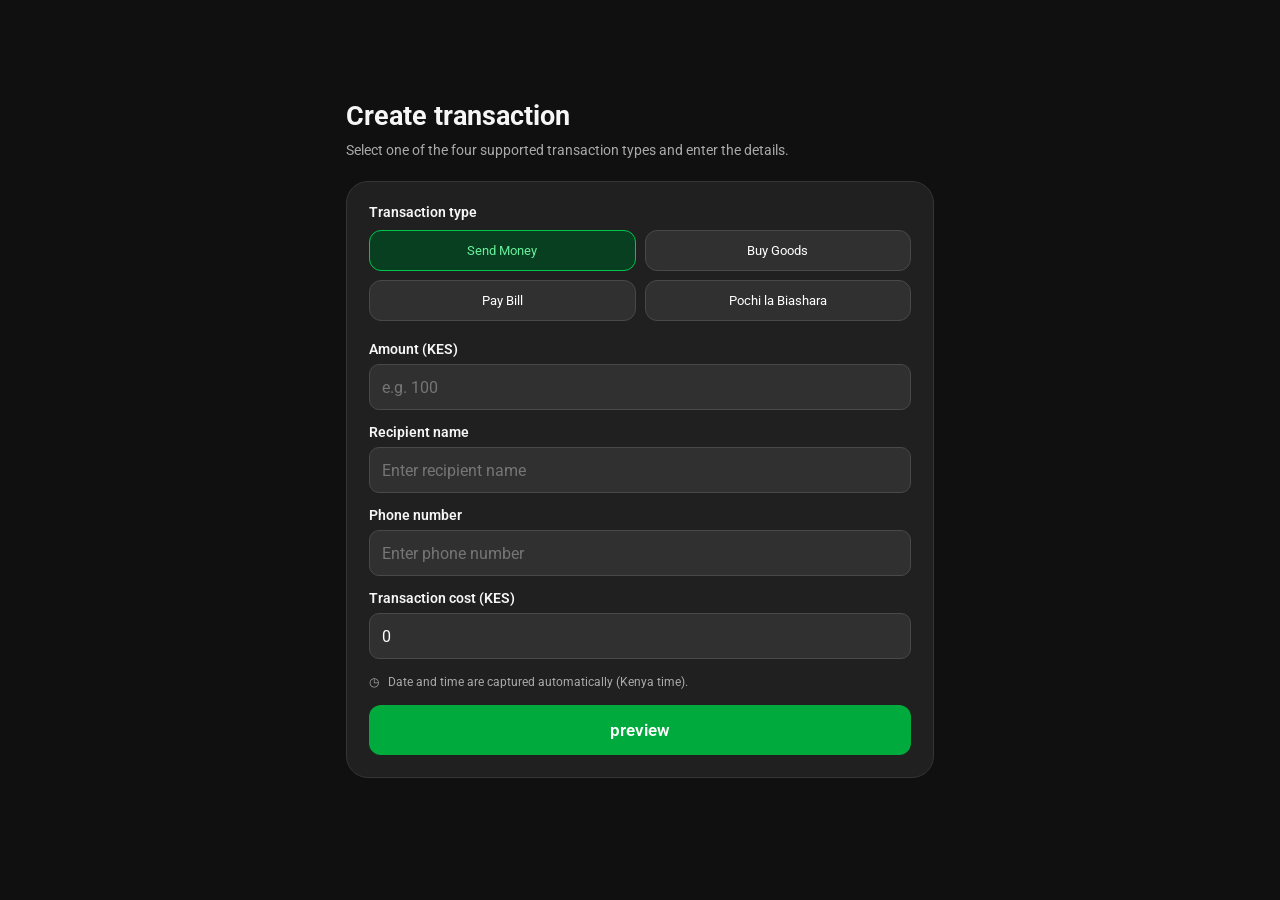
==== transaction-demo/index.html @ 874b174f "Add files via upload" ====
<!doctype html><html lang="en"><head><meta charset="UTF-8"><meta name="viewport" content="width=device-width,initial-scale=1,viewport-fit=cover"><meta name="theme-color" content="#101010"><link rel="manifest" href="manifest.webmanifest"><meta name="mobile-web-app-capable" content="yes"><title>Transaction</title><link rel="stylesheet" href="style.css"></head><body><main id="dashboard"><section class="intro"><h1>Create transaction</h1><p>Select one of the four supported transaction types and enter the details.</p></section><section class="panel"><label class="field-label">Transaction type</label><div class="types" id="types"><button class="type active" data-type="send">Send Money</button><button class="type" data-type="till">Buy Goods</button><button class="type" data-type="paybill">Pay Bill</button><button class="type" data-type="pochi">Pochi la Biashara</button></div><form id="demoForm"><label for="amount">Amount (KES)</label><input id="amount" inputmode="decimal" type="number" min="0.01" step="0.01" placeholder="e.g. 100" required><label for="recipient" id="recipientLabel">Recipient name</label><input id="recipient" maxlength="80" placeholder="Enter recipient name" required><label for="destination" id="destinationLabel">Phone number</label><input id="destination" maxlength="24" placeholder="Enter phone number" required><div id="accountGroup" hidden><label for="account">Account number</label><input id="account" maxlength="40" placeholder="Enter account number"></div><label for="fee">Transaction cost (KES)</label><input id="fee" type="number" min="0" step="0.01" value="0" required><div class="time-hint">◷ &nbsp; Date and time are captured automatically (Kenya time).</div><button class="primary" type="submit">preview</button></form></section><p class="disclaimer"></p></main><main id="preview" hidden><div class="preview-nav"><button id="backBtn" class="icon-button" aria-label="Back">✕</button><button id="shareBtn" class="share"><img class="share-logo" src="assets/logo.jpeg" alt=""> &nbsp; Share Details</button></div><div class="celebration">🎉</div><article class="receipt"><div class="receipt-body"><h2>Your transaction was<br>successful</h2><p class="date" id="dateOut"></p><h1 class="amount" id="amountOut"></h1><p class="fee">Transaction cost: <b id="feeOut"></b></p><p class="reference">ID: <span id="referenceOut"></span> <button id="copyBtn" aria-label="Copy ID">▢ Copy</button></p><div class="recipient-card"><div class="subheading" id="paidLabel"></div><div class="recipient-row"><div class="avatar" id="avatarOut"></div><div><div class="recipient-name" id="recipientOut"></div><div class="destination" id="destinationOut"></div><div class="destination" id="accountOut" hidden></div></div></div><div id="tipSection" class="tip-section"><p>Liked our Service?</p><span class="tip-button">Add Tip</span></div></div></article><div class="actions"><button id="favoriteBtn"><span>☆</span>Add to<br>favourites</button><button id="scheduleBtn"><span>▦</span>Schedule<br>payment</button><button id="downloadBtn"><span>▤</span>Download<br>receipt</button></div><button id="doneBtn" class="done">Done</button></main></div><script src="script.js"></script></body></html>
---- transaction-demo/style.css ----
@font-face {
  font-family: Roboto;
  src: url("assets/roboto-latin.woff2") format("woff2");
  font-style: normal;
  font-weight: 100 900;
  font-display: swap;
}

:root {
  color-scheme: dark;
  font-family: Roboto, Arial, sans-serif;
  color: #f6f6f6;
  background: #101010;
  font-synthesis: none;
}

* {
  box-sizing: border-box;
}

html {
  min-height: 100%;
  background: #101010;
}

body {
  min-height: 100vh;
  min-height: 100svh;
  margin: 0;
  background: #101010;
}

[hidden] {
  display: none !important;
}

button,
input {
  font: inherit;
}

button {
  cursor: pointer;
}

#dashboard,
#preview {
  width: min(100%, 620px);
  margin: 0 auto;
  padding: max(16px, env(safe-area-inset-top)) max(16px, env(safe-area-inset-right)) max(20px, env(safe-area-inset-bottom)) max(16px, env(safe-area-inset-left));
}

#dashboard {
  min-height: 100vh;
  min-height: 100svh;
  display: flex;
  flex-direction: column;
  justify-content: center;
}

.header,
.brand,
.preview-nav,
.recipient-row,
.actions {
  display: flex;
  align-items: center;
}

.header,
.preview-nav {
  justify-content: space-between;
}

.brand {
  gap: 12px;
}

.brand-icon {
  width: 45px;
  height: 45px;
  display: grid;
  place-items: center;
  border-radius: 50%;
  background: #00a83d;
  color: white;
  font-size: 30px;
}

.brand strong {
  display: block;
  font-size: 19px;
}

.brand small {
  color: #aaa;
  font-size: 12px;
}

.pill {
  border: 1px solid #009b39;
  border-radius: 30px;
  padding: 8px 10px;
  color: #43d875;
  font-size: 11px;
  font-weight: 700;
  letter-spacing: 1px;
}

.intro {
  margin: 0 0 20px;
}

.intro h1 {
  margin: 0 0 8px;
  font-size: 27px;
}

.intro p,
.disclaimer {
  color: #aaa;
  font-size: 14px;
  line-height: 1.5;
}

.intro p {
  margin: 0;
}

.panel {
  border: 1px solid #353535;
  border-radius: 22px;
  padding: 22px;
  background: #202020;
}

.field-label,
form label {
  display: block;
  margin-bottom: 10px;
  font-size: 14px;
  font-weight: 600;
}

.types {
  display: grid;
  grid-template-columns: repeat(2, minmax(0, 1fr));
  gap: 9px;
  margin-bottom: 20px;
}

.type {
  min-width: 0;
  border: 1px solid #484848;
  border-radius: 12px;
  padding: 12px 8px;
  background: #303030;
  color: white;
  font-size: 13px;
}

.type.active {
  border-color: #00c64d;
  background: #073f20;
  color: #68ef9b;
}

form label {
  margin: 14px 0 7px;
}

input {
  width: 100%;
  min-height: 46px;
  border: 1px solid #494949;
  border-radius: 10px;
  padding: 12px;
  outline: none;
  background: #303030;
  color: #fff;
}

input:focus {
  border-color: #00bd47;
}

.time-hint {
  margin: 16px 0;
  color: #aaa;
  font-size: 12px;
}

.primary,
.done {
  width: 100%;
  border: 0;
  border-radius: 12px;
  padding: 15px;
  background: #00aa3c;
  color: white;
  font-size: 17px;
  font-weight: 600;
}

.disclaimer {
  margin: 18px auto 0;
  text-align: center;
}

#preview {
  min-height: 100vh;
  min-height: 100svh;
  display: flex;
  flex-direction: column;
}

.preview-nav {
  flex: 0 0 auto;
  margin: 0 0 74px;
}

.icon-button {
  width: 54px;
  height: 54px;
  border: 0;
  border-radius: 50%;
  background: #303030;
  color: #02bd47;
  font-size: 28px;
}

.share {
  border: 0;
  border-radius: 13px;
  padding: 14px 16px;
  background: #202020;
  color: #fff;
  font-size: 17px;
  font-weight: 600;
}

.share-logo {
  width: 24px;
  height: 24px;
  border-radius: 50%;
  object-fit: contain;
  vertical-align: middle;
}

.celebration {
  position: relative;
  z-index: 2;
  width: 120px;
  height: 120px;
  display: grid;
  place-items: center;
  flex: 0 0 auto;
  margin: 0 auto -62px;
  border: 5px solid #40546b;
  border-radius: 50%;
  background: #303030;
  font-size: 54px;
}

.receipt {
  overflow: hidden;
  border-top: 4px solid transparent;
  border-radius: 20px;
  background-image: linear-gradient(#202020, #202020), linear-gradient(95deg, #00c9ff, #00c96b, #00ff00);
  background-origin: padding-box, border-box;
  background-clip: padding-box, border-box;
}

.receipt-body {
  padding: 82px 22px 26px;
}

.demo-banner {
  max-width: 330px;
  margin: 0 auto 24px;
  border: 2px solid #50da7b;
  border-radius: 7px;
  padding: 10px;
  color: #69ec96;
  font-size: 14px;
  font-weight: 900;
  letter-spacing: 1px;
  text-align: center;
}

h2 {
  margin: 0 0 26px;
  font-size: 32px;
  font-weight: 400;
  line-height: 1.25;
  text-align: center;
}

.date {
  margin: 0 0 24px;
  color: #bcbcbc;
  font-size: 16px;
  text-align: center;
}

.amount {
  margin: 0 0 22px;
  font-size: 36px;
  text-align: center;
}

.fee {
  margin-bottom: 16px;
  color: #bdbdbd;
  font-size: 15px;
  text-align: center;
}

.fee b {
  font-weight: 600;
}

.reference {
  overflow-wrap: anywhere;
  color: #00aa42;
  font-size: 16px;
  font-weight: 700;
  text-align: center;
}

.reference button {
  border: 0;
  background: none;
  color: #00a940;
  font-size: 15px;
}

.recipient-card {
  margin-top: 36px;
  border-radius: 17px;
  padding: 20px;
  background: #333;
}

.subheading {
  margin-bottom: 15px;
  font-size: 15px;
}

.recipient-row {
  gap: 15px;
}

.avatar {
  width: 56px;
  height: 56px;
  display: grid;
  flex: 0 0 auto;
  place-items: center;
  border-radius: 50%;
  background: #68003b;
  color: #ef87c2;
  font-size: 23px;
  font-weight: 700;
}

.recipient-name {
  overflow-wrap: anywhere;
  font-size: 18px;
  line-height: 1.35;
}

.destination {
  overflow-wrap: anywhere;
  margin-top: 8px;
  font-size: 16px;
}

.tip-section {
  margin-top: 30px;
  font-size: 19px;
}

.tip-section p {
  margin: 0 0 10px;
}

.tip-button {
  display: inline-block;
  border: 1px solid #00b43c;
  border-radius: 12px;
  padding: 9px 16px;
  color: #00b43c;
  font-size: 17px;
}

.actions {
  justify-content: space-around;
  gap: 8px;
  margin: 24px 0;
}

.actions button {
  border: 0;
  background: none;
  color: white;
  font-size: 13px;
  line-height: 1.35;
  text-align: center;
}

.actions span {
  width: 56px;
  height: 56px;
  display: grid;
  place-items: center;
  margin: 0 auto 8px;
  border-radius: 50%;
  background: #303030;
  color: #00bc47;
  font-size: 32px;
}

.done {
  flex: 0 0 auto;
  font-size: 20px;
  font-weight: 400;
}

.preview-note {
  font-size: 12px;
}

@media (max-width: 480px) {
  #dashboard,
  #preview {
    padding: max(10px, env(safe-area-inset-top)) max(12px, env(safe-area-inset-right)) max(12px, env(safe-area-inset-bottom)) max(12px, env(safe-area-inset-left));
  }

  .intro {
    margin-bottom: 12px;
  }

  .intro h1 {
    margin-bottom: 5px;
    font-size: 23px;
  }

  .intro p {
    font-size: 12px;
  }

  .panel {
    border-radius: 18px;
    padding: 14px;
  }

  .field-label,
  form label {
    margin-bottom: 6px;
    font-size: 12px;
  }

  .types {
    gap: 7px;
    margin-bottom: 12px;
  }

  .type {
    min-height: 38px;
    padding: 9px 5px;
    font-size: 12px;
  }

  form label {
    margin-top: 10px;
  }

  input {
    min-height: 40px;
    padding: 9px 10px;
    font-size: 14px;
  }

  .time-hint {
    margin: 11px 0;
    font-size: 11px;
  }

  .primary {
    padding: 11px;
    font-size: 15px;
  }

  .disclaimer {
    margin-top: 10px;
    font-size: 11px;
  }

  .preview-nav {
    margin-bottom: 10px;
  }

  .icon-button {
    width: 40px;
    height: 40px;
    font-size: 22px;
  }

  .share {
    padding: 9px 11px;
    font-size: 14px;
  }

  .share-logo {
    width: 20px;
    height: 20px;
  }

  .celebration {
    width: 64px;
    height: 64px;
    margin-bottom: -34px;
    font-size: 30px;
  }

  .receipt-body {
    padding: 44px 14px 14px;
  }

  h2 {
    margin-bottom: 12px;
    font-size: 22px;
  }

  .date {
    margin-bottom: 10px;
    font-size: 12px;
  }

  .amount {
    margin-bottom: 10px;
    font-size: 27px;
  }

  .fee {
    margin-bottom: 9px;
    font-size: 12px;
  }

  .reference {
    margin: 10px 0;
    font-size: 12px;
  }

  .reference button {
    font-size: 12px;
  }

  .recipient-card {
    margin-top: 14px;
    border-radius: 14px;
    padding: 12px;
  }

  .subheading {
    margin-bottom: 8px;
    font-size: 12px;
  }

  .recipient-row {
    gap: 10px;
  }

  .avatar {
    width: 42px;
    height: 42px;
    font-size: 17px;
  }

  .recipient-name {
    font-size: 15px;
  }

  .destination {
    margin-top: 5px;
    font-size: 13px;
  }

  .tip-section {
    margin-top: 12px;
    font-size: 15px;
  }

  .tip-section p {
    margin-bottom: 6px;
  }

  .tip-button {
    border-radius: 9px;
    padding: 6px 12px;
    font-size: 14px;
  }

  .actions {
    gap: 3px;
    margin: 12px 0;
  }

  .actions button {
    font-size: 11px;
  }

  .actions span {
    width: 42px;
    height: 42px;
    margin-bottom: 5px;
    font-size: 26px;
  }

  .done {
    padding: 11px;
    font-size: 17px;
  }
}

@media (max-width: 360px) {
  #dashboard,
  #preview {
    padding-right: max(9px, env(safe-area-inset-right));
    padding-left: max(9px, env(safe-area-inset-left));
  }

  .panel {
    padding: 11px;
  }

  .type {
    font-size: 11px;
  }

  .actions button {
    font-size: 10px;
  }
}

@media (max-height: 700px) and (max-width: 480px) {
  .intro {
    margin-bottom: 10px;
  }

  .panel {
    padding: 13px;
  }
}

@media (max-height: 650px) and (max-width: 480px) {
  #dashboard,
  #preview {
    padding-top: max(8px, env(safe-area-inset-top));
    padding-bottom: max(8px, env(safe-area-inset-bottom));
  }

  #dashboard {
    justify-content: center;
  }

  .intro {
    margin-bottom: 8px;
  }

  .intro p {
    font-size: 11px;
  }

  .panel {
    padding: 8px;
  }

  .field-label,
  form label {
    margin-bottom: 3px;
  }

  .types {
    gap: 6px;
    margin-bottom: 8px;
  }

  .type {
    min-height: 31px;
    padding: 6px 4px;
  }

  form label {
    margin-top: 4px;
  }

  input {
    min-height: 34px;
    padding: 7px;
    font-size: 13px;
  }

  .time-hint {
    margin: 7px 0;
    font-size: 10px;
  }

  .primary {
    padding: 9px;
  }

  .receipt-body {
    padding-top: 34px;
    padding-bottom: 8px;
  }

  h2 {
    margin-bottom: 7px;
    font-size: 19px;
    line-height: 1.15;
  }

  .date {
    margin-bottom: 4px;
  }

  .amount {
    margin-bottom: 4px;
    font-size: 25px;
  }

  .fee {
    margin: 8px 0 4px;
  }

  .reference {
    margin: 8px 0;
  }

  .recipient-card {
    margin-top: 8px;
    padding: 8px;
  }

  .subheading {
    margin-bottom: 6px;
  }

  .tip-section {
    margin-top: 8px;
    font-size: 14px;
  }

  .tip-section p {
    margin-bottom: 4px;
  }

  .tip-button {
    padding: 5px 10px;
    font-size: 13px;
  }

  .actions {
    margin: 6px 0;
  }

  .done {
    padding: 8px;
  }
}
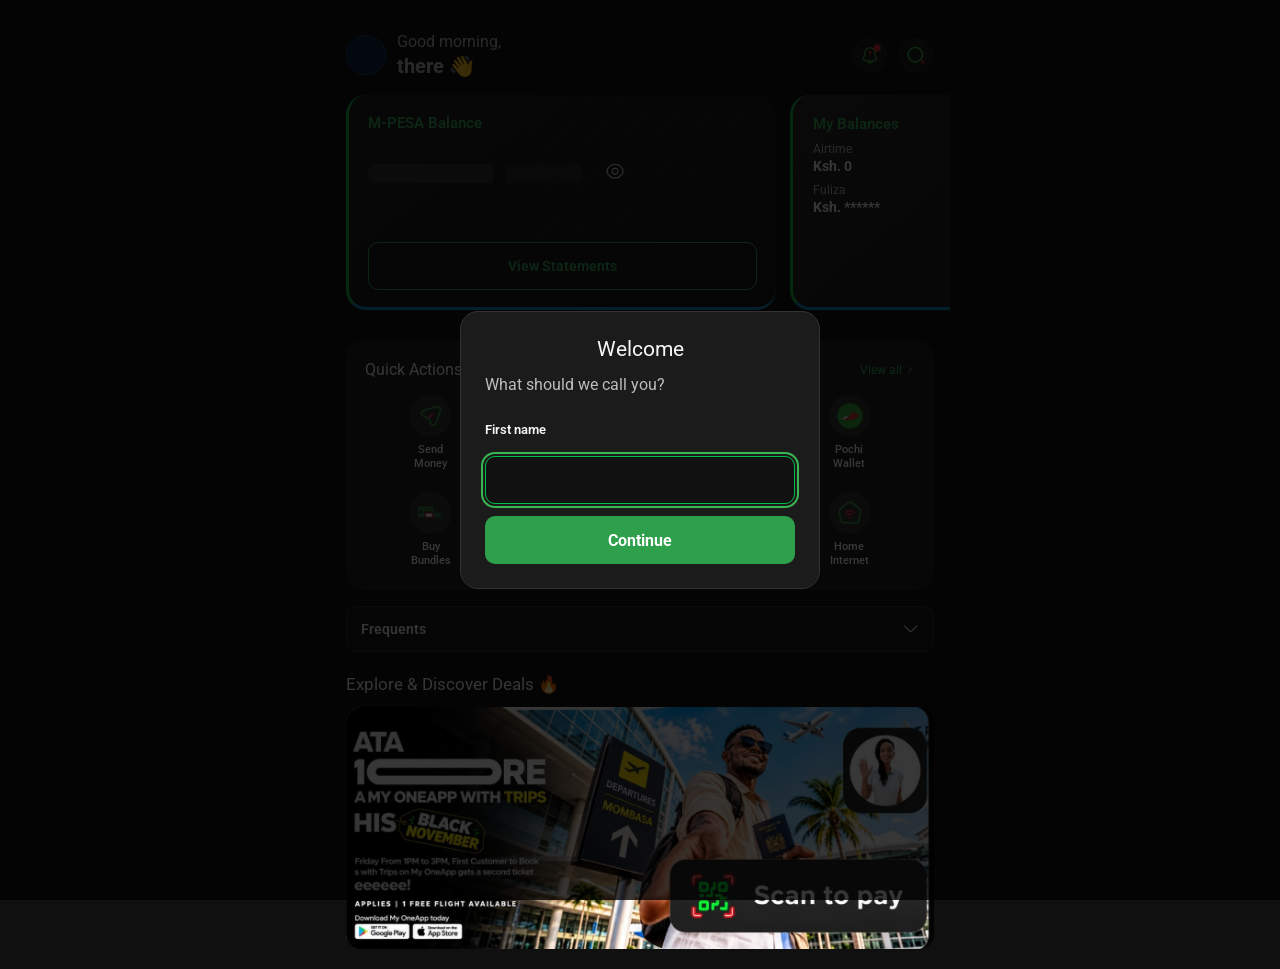
==== commit 11f96435: "Refine and personalize M-PESA demo screens Add personalized first-visit names, local-time greetings," ====
--- a/transaction-demo/index.html
+++ b/transaction-demo/index.html
@@ -1 +1,257 @@
-<!doctype html><html lang="en"><head><meta charset="UTF-8"><meta name="viewport" content="width=device-width,initial-scale=1,viewport-fit=cover"><meta name="theme-color" content="#101010"><link rel="manifest" href="manifest.webmanifest"><meta name="mobile-web-app-capable" content="yes"><title>Transaction</title><link rel="stylesheet" href="style.css"></head><body><main id="dashboard"><section class="intro"><h1>Create transaction</h1><p>Select one of the four supported transaction types and enter the details.</p></section><section class="panel"><label class="field-label">Transaction type</label><div class="types" id="types"><button class="type active" data-type="send">Send Money</button><button class="type" data-type="till">Buy Goods</button><button class="type" data-type="paybill">Pay Bill</button><button class="type" data-type="pochi">Pochi la Biashara</button></div><form id="demoForm"><label for="amount">Amount (KES)</label><input id="amount" inputmode="decimal" type="number" min="0.01" step="0.01" placeholder="e.g. 100" required><label for="recipient" id="recipientLabel">Recipient name</label><input id="recipient" maxlength="80" placeholder="Enter recipient name" required><label for="destination" id="destinationLabel">Phone number</label><input id="destination" maxlength="24" placeholder="Enter phone number" required><div id="accountGroup" hidden><label for="account">Account number</label><input id="account" maxlength="40" placeholder="Enter account number"></div><label for="fee">Transaction cost (KES)</label><input id="fee" type="number" min="0" step="0.01" value="0" required><div class="time-hint">◷ &nbsp; Date and time are captured automatically (Kenya time).</div><button class="primary" type="submit">preview</button></form></section><p class="disclaimer"></p></main><main id="preview" hidden><div class="preview-nav"><button id="backBtn" class="icon-button" aria-label="Back">✕</button><button id="shareBtn" class="share"><img class="share-logo" src="assets/logo.jpeg" alt=""> &nbsp; Share Details</button></div><div class="celebration">🎉</div><article class="receipt"><div class="receipt-body"><h2>Your transaction was<br>successful</h2><p class="date" id="dateOut"></p><h1 class="amount" id="amountOut"></h1><p class="fee">Transaction cost: <b id="feeOut"></b></p><p class="reference">ID: <span id="referenceOut"></span> <button id="copyBtn" aria-label="Copy ID">▢ Copy</button></p><div class="recipient-card"><div class="subheading" id="paidLabel"></div><div class="recipient-row"><div class="avatar" id="avatarOut"></div><div><div class="recipient-name" id="recipientOut"></div><div class="destination" id="destinationOut"></div><div class="destination" id="accountOut" hidden></div></div></div><div id="tipSection" class="tip-section"><p>Liked our Service?</p><span class="tip-button">Add Tip</span></div></div></article><div class="actions"><button id="favoriteBtn"><span>☆</span>Add to<br>favourites</button><button id="scheduleBtn"><span>▦</span>Schedule<br>payment</button><button id="downloadBtn"><span>▤</span>Download<br>receipt</button></div><button id="doneBtn" class="done">Done</button></main></div><script src="script.js"></script></body></html>
+<!doctype html>
+<html lang="en">
+  <head>
+    <meta charset="UTF-8">
+    <meta name="viewport" content="width=device-width,initial-scale=1,viewport-fit=cover">
+    <meta name="theme-color" content="#101010">
+    <link rel="manifest" href="manifest.webmanifest">
+    <meta name="mobile-web-app-capable" content="yes">
+    <title>Transaction</title>
+    <link rel="stylesheet" href="style.css">
+  </head>
+
+  <body>
+    <dialog id="welcomeDialog" class="welcome-dialog" aria-labelledby="welcomeTitle" aria-describedby="welcomePrompt">
+      <form id="welcomeForm" class="welcome-form">
+        <h2 id="welcomeTitle">Welcome</h2>
+        <p id="welcomePrompt">What should we call you?</p>
+        <label for="firstNameInput">First name</label>
+        <input id="firstNameInput" name="firstName" type="text" autocomplete="given-name" maxlength="40" required>
+        <p id="welcomeError" class="welcome-error" role="alert" aria-live="polite"></p>
+        <button type="submit">Continue</button>
+      </form>
+    </dialog>
+
+    <main id="dashboard" class="home-screen">
+      <header class="home-header">
+        <button class="home-avatar" type="button" data-demo-action="profile" aria-label="Profile"><span id="profileInitials" aria-hidden="true"></span></button>
+        <div class="home-greeting"><span id="greetingPeriod"></span><strong><span id="greetingName">there</span> 👋</strong></div>
+        <div class="home-tools">
+          <button class="round-tool" type="button" data-demo-action="notifications" aria-label="Notifications"><img src="assets/quick-notifications.png" alt=""></button>
+          <button class="round-tool" type="button" data-demo-action="search" aria-label="Search"><img src="assets/quick-search.png" alt=""></button>
+        </div>
+      </header>
+
+      <section class="balance-carousel" aria-label="Balances">
+        <article class="balance-card mpesa-balance">
+          <div class="balance-title">M-PESA Balance</div>
+          <div class="balance-amount-row">
+            <div class="balance-value" id="balanceValue">Ksh *****</div>
+            <button id="balanceToggle" class="balance-toggle" type="button" aria-label="Show M-PESA balance" aria-pressed="false" title="Show M-PESA balance">
+              <img id="balanceEyeOpen" class="balance-eye-icon" src="assets/balance-eye-open.png" alt="" aria-hidden="true">
+              <img id="balanceEyeClosed" class="balance-eye-icon" src="assets/balance-eye-closed.png" alt="" aria-hidden="true" hidden>
+            </button>
+          </div>
+          <div id="availableFuliza" class="available-fuliza" hidden>Available Fuliza: Ksh 200.00</div>
+          <button class="statements-button" type="button" data-demo-action="statements">View Statements</button>
+        </article>
+        <article class="balance-card other-balance">
+          <div class="balance-title">My Balances</div>
+          <p>Airtime</p>
+          <strong>Ksh. 0</strong>
+          <p>Fuliza</p>
+          <strong>Ksh. ******</strong>
+        </article>
+      </section>
+      <div class="balance-pagination" aria-hidden="true"><i></i><i></i></div>
+
+      <section class="home-section quick-section">
+        <div class="section-heading"><h2>Quick Actions</h2><button type="button" data-demo-action="view-all">View all <img src="assets/quick-view-all-arrow.png" alt=""></button></div>
+        <div class="quick-grid">
+          <button class="quick-action" type="button" data-open="send"><span class="quick-icon" aria-hidden="true"><img src="assets/quick-send.png" alt=""></span>Send<br>Money</button>
+          <button class="quick-action" type="button" data-open="lipa"><span class="quick-icon" aria-hidden="true"><img src="assets/quick-lipa.png" alt=""></span>Lipa na<br>M-PESA</button>
+          <button class="quick-action" type="button" data-demo-action="withdraw"><span class="quick-icon" aria-hidden="true"><img src="assets/quick-withdraw.png" alt=""></span>Withdraw<br>Money</button>
+          <button class="quick-action" type="button" data-open="pochi"><span class="quick-icon" aria-hidden="true"><img src="assets/quick-pochi.png" alt=""></span>Pochi<br>Wallet</button>
+          <button class="quick-action" type="button" data-demo-action="bundles"><span class="quick-icon" aria-hidden="true"><img src="assets/quick-bundles.png" alt=""></span>Buy<br>Bundles</button>
+          <button class="quick-action" type="button" data-demo-action="airtime"><span class="quick-icon" aria-hidden="true"><img src="assets/quick-airtime.png" alt=""></span>Airtime<br>Top Up</button>
+          <button class="quick-action" type="button" data-demo-action="tunukiwa"><span class="quick-icon" aria-hidden="true"><img src="assets/quick-tunukiwa.png" alt=""></span>Tunukiwa<br>Bundles</button>
+          <button class="quick-action" type="button" data-demo-action="internet"><span class="quick-icon" aria-hidden="true"><img src="assets/quick-internet.png" alt=""></span>Home<br>Internet</button>
+        </div>
+      </section>
+
+      <button class="frequents-bar" type="button" data-demo-action="frequents">Frequents <span aria-hidden="true"><img src="assets/quick-frequents-chevron.png" alt=""></span></button>
+
+      <section class="deals-section">
+        <h2>Explore &amp; Discover Deals 🔥</h2>
+        <button class="deals-card" type="button" data-demo-action="deals" aria-label="ATA MORE offer, scan to pay">
+          <img src="assets/ata-more-deal.jpeg" alt="">
+        </button>
+      </section>
+    </main>
+
+    <main id="sendScreen" class="entry-screen" hidden>
+      <header class="page-header">
+        <button class="back-button" type="button" data-home aria-label="Back"><img src="assets/form-back.png" alt=""></button>
+        <h1>Send Money</h1><span class="header-spacer"></span>
+      </header>
+      <div class="mode-switch send-mode-switch" role="tablist" aria-label="Send Money type">
+        <button class="mode-tab selected" type="button" data-send-mode="mobile" role="tab" aria-selected="true">Mobile number</button>
+        <button class="mode-tab" type="button" data-send-mode="pochi" role="tab" aria-selected="false">Pochi la Biashara</button>
+      </div>
+      <section class="favorites-strip">
+        <div class="section-heading"><h2>Favourites</h2><button type="button" data-demo-action="view-favourites">View All</button></div>
+        <button class="favorite-add" type="button" data-demo-action="add-favourite"><span><img src="assets/favorite-add.png" alt=""></span>Add</button>
+      </section>
+      <form id="sendForm" class="entry-form">
+        <label id="sendRecipientNameLabel" for="sendRecipientName">Enter recipient's full name</label>
+        <input id="sendRecipientName" type="text" autocomplete="name" maxlength="80" placeholder="Enter recipient's full name" required>
+        <label for="sendNumber">Enter Phone Number</label>
+        <div class="input-shell">
+          <input id="sendNumber" type="tel" inputmode="tel" maxlength="24" placeholder="Enter Phone Number" required>
+          <button class="field-icon" type="button" data-demo-action="contacts" aria-label="Choose a contact"><img src="assets/contact-picker.png" alt=""></button>
+          <button id="sendScanButton" class="field-icon qr-icon send-scan-icon" type="button" data-demo-action="scan" aria-label="Scan a phone number"><img src="assets/qr-scan.png" alt=""></button>
+        </div>
+        <label for="sendAmount">Enter Amount</label>
+        <div class="amount-shell">
+          <input id="sendAmount" type="number" inputmode="decimal" min="0.01" step="0.01" placeholder="0" required>
+          <span>Ksh</span>
+        </div>
+        <div class="account-balance hidden-balance">Balance: Ksh ***** &nbsp; - &nbsp; Fuliza: ******</div>
+        <h2 class="form-section-title">Select Payment Method</h2>
+        <div class="payment-methods two-methods" data-payment-group>
+          <button class="payment-method selected" type="button" data-method="M-PESA" aria-pressed="true"><span class="method-symbol mpesa-symbol" aria-hidden="true"><img src="assets/payment-mpesa.png" alt=""></span><strong>M-PESA</strong><small>Bal. Ksh. 313.03</small></button>
+          <button class="payment-method" type="button" data-method="Shiriki Pay" aria-pressed="false"><span class="method-symbol shiriki-symbol" aria-hidden="true"><img src="assets/payment-shiriki.png" alt=""></span><strong>Shiriki Pay</strong><small>Select</small></button>
+        </div>
+        <button class="continue-button" id="sendContinue" type="submit" disabled>Continue</button>
+      </form>
+      <section class="do-more-section">
+        <h2>Do More</h2>
+        <div class="do-more-grid">
+          <button type="button" data-demo-action="send-many"><span><img src="assets/do-more-send-many.png" alt=""></span>Send to<br>Many</button>
+          <button type="button" data-demo-action="request-money"><span><img src="assets/do-more-request-money.png" alt=""></span>Request<br>Money</button>
+          <button type="button" data-open="invest"><span class="zidi-mini"><img src="assets/do-more-zidi.png" alt=""></span>Invest to<br>ZiiDi</button>
+        </div>
+      </section>
+    </main>
+
+    <main id="lipaScreen" class="entry-screen" hidden>
+      <header class="page-header">
+        <button class="back-button" type="button" data-home aria-label="Back"><img src="assets/form-back.png" alt=""></button>
+        <h1>Lipa na M-PESA</h1><span class="header-spacer"></span>
+      </header>
+      <div class="mode-switch lipa-mode-switch" role="tablist" aria-label="Lipa na M-PESA type">
+        <button class="mode-tab selected" type="button" data-lipa-mode="goods" role="tab" aria-selected="true">Buy Goods</button>
+        <button class="mode-tab" type="button" data-lipa-mode="paybill" role="tab" aria-selected="false">Paybill</button>
+        <button class="mode-tab" type="button" data-lipa-mode="pochi" role="tab" aria-selected="false">Pochi la Biashara</button>
+      </div>
+      <section class="favorites-strip">
+        <div class="section-heading"><h2>Favourites</h2><button type="button" data-demo-action="view-favourites">View All</button></div>
+        <button class="favorite-add" type="button" data-demo-action="add-favourite"><span><img src="assets/favorite-add.png" alt=""></span>Add</button>
+      </section>
+      <form id="lipaForm" class="entry-form">
+        <label id="lipaRecipientNameLabel" for="lipaRecipientName">Enter business name</label>
+        <input id="lipaRecipientName" type="text" autocomplete="organization" maxlength="80" placeholder="Enter business name" required>
+        <div id="tillNumberGroup" class="number-group">
+          <label for="tillNumber">Enter till number</label>
+          <div class="input-shell">
+            <input id="tillNumber" type="tel" inputmode="numeric" maxlength="24" placeholder="Enter till number" required>
+            <button class="field-icon qr-icon" type="button" data-demo-action="scan" aria-label="Scan till number"><img src="assets/qr-scan.png" alt=""></button>
+          </div>
+        </div>
+        <div id="paybillNumberGroup" class="number-group" hidden>
+          <label for="paybillNumber">Enter paybill number</label>
+          <div class="input-shell"><input id="paybillNumber" type="tel" inputmode="numeric" maxlength="24" placeholder="Enter paybill number"><button class="field-icon qr-icon" type="button" data-demo-action="scan" aria-label="Scan paybill number"><img src="assets/qr-scan.png" alt=""></button></div>
+        </div>
+        <div id="pochiNumberGroup" class="number-group" hidden>
+          <label for="lipaPochiNumber">Enter Phone Number</label>
+          <div class="input-shell"><input id="lipaPochiNumber" type="tel" inputmode="tel" maxlength="24" placeholder="Enter Phone Number"><button class="field-icon" type="button" data-demo-action="contacts" aria-label="Choose a contact"><img src="assets/contact-picker.png" alt=""></button></div>
+        </div>
+        <div id="accountNumberGroup" class="number-group" hidden>
+          <label for="lipaAccount">Enter account number</label>
+          <div class="input-shell"><input id="lipaAccount" type="text" maxlength="40" placeholder="Enter account number"></div>
+        </div>
+        <label for="lipaAmount">Enter amount</label>
+        <div class="amount-shell">
+          <input id="lipaAmount" type="number" inputmode="decimal" min="0.01" step="0.01" placeholder="0" required>
+          <span>Ksh</span>
+        </div>
+        <div class="account-balance" id="lipaBalance">Balance: Ksh ***** &nbsp; - &nbsp; Fuliza: ******</div>
+        <h2 class="form-section-title">Select Payment Method</h2>
+        <div class="payment-methods three-methods" data-payment-group>
+          <button class="payment-method selected" type="button" data-method="M-PESA" aria-pressed="true"><span class="method-symbol mpesa-symbol" aria-hidden="true"><img src="assets/payment-mpesa.png" alt=""></span><strong>M-PESA</strong><small>Ksh. *****</small></button>
+          <button class="payment-method bonga-method" type="button" data-method="Bonga Points" aria-pressed="false"><span class="method-symbol bonga-symbol" aria-hidden="true"><img src="assets/payment-bonga.png" alt=""></span><strong>Bonga Points</strong><small>Ksh. 0</small></button>
+          <button class="payment-method" type="button" data-method="Shiriki Pay" aria-pressed="false"><span class="method-symbol shiriki-symbol" aria-hidden="true"><img src="assets/payment-shiriki.png" alt=""></span><strong>Shiriki Pay</strong><small>Select</small></button>
+        </div>
+        <button class="continue-button" id="lipaContinue" type="submit" disabled>Continue</button>
+      </form>
+      <section class="do-more-section">
+        <h2>Do More</h2>
+        <div class="do-more-grid">
+          <button type="button" data-demo-action="send-many"><span><img src="assets/do-more-send-many.png" alt=""></span>Send to<br>Many</button>
+          <button type="button" data-demo-action="request-money"><span><img src="assets/do-more-request-money.png" alt=""></span>Request<br>Money</button>
+          <button type="button" data-open="invest"><span class="zidi-mini"><img src="assets/do-more-zidi.png" alt=""></span>Invest to<br>ZiiDi</button>
+        </div>
+      </section>
+    </main>
+
+    <main id="preview" hidden>
+      <div class="preview-nav">
+        <button id="backBtn" class="icon-button mpesa-button" aria-label="Back to transaction form">
+          <img class="mpesa-mark" src="assets/mpesa logo.jpeg" alt="">
+        </button>
+        <div id="confirmationBubble" class="confirmation-bubble" aria-live="polite" hidden>
+          <span class="confirmation-sender">M-PESA</span>
+          <span id="confirmationMessage" class="confirmation-message"></span>
+        </div>
+        <button id="shareBtn" class="share">
+          <img class="share-logo" src="assets/logo.jpeg" alt="">
+          &nbsp;Share Details
+        </button>
+      </div>
+
+      <div class="celebration">
+        <img src="assets/congrats.jpeg" alt="">
+      </div>
+
+      <article class="receipt">
+        <div class="receipt-body">
+          <h2>Your transaction was<br>successful</h2>
+          <p class="date" id="dateOut"></p>
+          <h1 class="amount" id="amountOut"></h1>
+          <p class="fee">Transaction cost: <b id="feeOut"></b></p>
+
+          <p class="reference">
+            ID: <span id="referenceOut"></span>
+            <button id="copyBtn" aria-label="Copy ID"><img src="assets/receipt-copy.png" alt=""> Copy</button>
+          </p>
+
+          <div class="recipient-card">
+            <div class="subheading" id="paidLabel"></div>
+            <div class="recipient-row">
+              <div class="avatar" id="avatarOut"></div>
+              <div>
+                <div class="recipient-name" id="recipientOut"></div>
+                <div class="destination" id="destinationOut"></div>
+                <div class="destination" id="accountOut" hidden></div>
+              </div>
+            </div>
+          </div>
+
+          <div id="tipSection" class="tip-section">
+            <p>Liked our Service?</p>
+            <button id="tipBtn" class="tip-button" type="button">Add Tip</button>
+          </div>
+        </div>
+      </article>
+
+      <div id="zidiSection" class="zidi-section" hidden>
+        <div class="zidi-brand">
+          <span class="zidi-logo">ZiiDi</span>
+          <span>ZiiDi Autoinvest is<br>active</span>
+        </div>
+        <button id="zidiSettingsBtn" class="zidi-settings">Edit Settings</button>
+      </div>
+
+      <div class="actions">
+        <button id="favoriteBtn"><span><img src="assets/favorite.jpeg" alt=""></span>Add to<br>favourites</button>
+        <button id="reverseBtn"><span>↻</span>Reverse<br>transaction</button>
+        <button id="scheduleBtn"><span><img src="assets/schedule payment.jpeg" alt=""></span>Schedule<br>payment</button>
+        <button id="downloadBtn"><span><img src="assets/download-transcript.jpeg" alt=""></span>Download<br>receipt</button>
+      </div>
+
+      <button id="doneBtn" class="done">Done</button>
+    </main>
+
+    <script src="script.js"></script>
+  </body>
+</html>
--- a/transaction-demo/style.css
+++ b/transaction-demo/style.css
@@ -6,11 +6,24 @@
   font-display: swap;
 }
 
+.account-balance.hidden-balance {
+  display: block;
+  width: 63%;
+  height: 18px;
+  overflow: hidden;
+  margin: 5px 0 25px;
+  border-radius: 2px;
+  background: linear-gradient(90deg, #171717, #252525 52%, #171717);
+  color: transparent;
+  font-size: 0;
+}
+
 :root {
   color-scheme: dark;
   font-family: Roboto, Arial, sans-serif;
   color: #f6f6f6;
   background: #101010;
+  --done-color: #00aa3c;
   font-synthesis: none;
 }
 
@@ -34,16 +47,100 @@
   display: none !important;
 }
 
+.welcome-dialog {
+  width: 360px;
+  max-width: calc(100% - 32px);
+  padding: 24px;
+  border: 1px solid #333;
+  border-radius: 18px;
+  background: #1b1b1b;
+  color: #f6f6f6;
+}
+
+.welcome-dialog::backdrop {
+  background: rgb(0 0 0 / 78%);
+}
+
+.welcome-form {
+  display: grid;
+  gap: 12px;
+}
+
+.welcome-form h2,
+.welcome-form p {
+  margin: 0;
+}
+
+.welcome-form h2 {
+  font-size: 21px;
+}
+
+.welcome-form p {
+  color: #bdbdbd;
+  line-height: 1.4;
+}
+
+.welcome-form label {
+  font-size: 13px;
+  font-weight: 600;
+}
+
+.welcome-form input {
+  width: 100%;
+  min-height: 48px;
+  padding: 12px;
+  border: 1px solid #444;
+  border-radius: 10px;
+  background: #111;
+  color: #f6f6f6;
+}
+
+.welcome-form input:focus-visible {
+  outline: 2px solid #39b653;
+  outline-offset: 2px;
+}
+
+.welcome-form .welcome-error:empty {
+  display: none;
+}
+
+.welcome-form .welcome-error {
+  color: #ff7777;
+  font-size: 13px;
+}
+
+.welcome-form button {
+  min-height: 48px;
+  border: 0;
+  border-radius: 10px;
+  background: #2e9f4b;
+  color: #fff;
+  font-weight: 700;
+}
+
 button,
 input {
   font: inherit;
 }
 
+input[type="number"] {
+  appearance: textfield;
+  -moz-appearance: textfield;
+}
+
+input[type="number"]::-webkit-inner-spin-button,
+input[type="number"]::-webkit-outer-spin-button {
+  margin: 0;
+  -webkit-appearance: none;
+}
+
 button {
   cursor: pointer;
 }
 
 #dashboard,
+#sendScreen,
+#lipaScreen,
 #preview {
   width: min(100%, 620px);
   margin: 0 auto;
@@ -53,9 +150,7 @@
 #dashboard {
   min-height: 100vh;
   min-height: 100svh;
-  display: flex;
-  flex-direction: column;
-  justify-content: center;
+  display: block;
 }
 
 .header,
@@ -196,7 +291,7 @@
   border: 0;
   border-radius: 12px;
   padding: 15px;
-  background: #00aa3c;
+  background: var(--done-color);
   color: white;
   font-size: 17px;
   font-weight: 600;
@@ -215,8 +310,11 @@
 }
 
 .preview-nav {
+  position: relative;
+  z-index: 4;
   flex: 0 0 auto;
-  margin: 0 0 74px;
+  align-items: flex-start;
+  margin: 0 0 52px;
 }
 
 .icon-button {
@@ -227,6 +325,92 @@
   background: #303030;
   color: #02bd47;
   font-size: 28px;
+}
+
+.icon-button.mpesa-button {
+  width: 76px;
+  height: 76px;
+  flex: 0 0 76px;
+  border-radius: 0;
+  padding: 5px;
+  background: transparent;
+  transform: translateY(-12px);
+}
+
+.mpesa-mark {
+  display: block;
+  width: 100%;
+  height: 100%;
+  object-fit: contain;
+  opacity: 0;
+  transform: translateX(-100vw) scale(.8);
+  animation: mpesa-logo-arrive 750ms cubic-bezier(.16, 1, .3, 1) 1.5s both;
+}
+
+@keyframes mpesa-logo-arrive {
+  to {
+    opacity: 1;
+    transform: translateX(0) scale(1);
+  }
+}
+
+.confirmation-bubble {
+  position: absolute;
+  z-index: 5;
+  top: -12px;
+  left: 78px;
+  width: min(324px, 60vw, calc(100vw - 120px));
+  border-radius: 12px;
+  padding: 10px 12px;
+  background: #202026;
+  box-shadow: 0 4px 14px #0008;
+  color: #e6e6e9;
+  font-size: 16px;
+  line-height: 1.2;
+  overflow-wrap: anywhere;
+  opacity: 0;
+  transform: translateX(-8px) scale(.96);
+  animation: confirmation-message-life 2.19s ease-in-out 2.25s both;
+}
+
+.confirmation-sender {
+  display: block;
+  margin-bottom: 3px;
+  color: #fff;
+  font-weight: 700;
+}
+
+.confirmation-message {
+  display: -webkit-box;
+  overflow: hidden;
+  -webkit-box-orient: vertical;
+  -webkit-line-clamp: 3;
+}
+
+@keyframes confirmation-message-life {
+  0% {
+    visibility: hidden;
+    opacity: 0;
+    transform: translateX(-8px) scale(.96);
+  }
+
+  11% {
+    visibility: visible;
+    opacity: 1;
+    transform: translateX(0) scale(1);
+  }
+
+  79.5% {
+    visibility: visible;
+    opacity: 1;
+    transform: translateX(0) scale(1);
+  }
+
+  100% {
+    visibility: hidden;
+    opacity: 0;
+    transform: translateX(-40vw) scale(.15);
+  }
 }
 
 .share {
@@ -335,11 +519,65 @@
   font-size: 15px;
 }
 
+.reference button img {
+  display: inline-block;
+  width: 14px;
+  height: 14px;
+  margin-right: 3px;
+  object-fit: contain;
+  vertical-align: -2px;
+}
+
 .recipient-card {
   margin-top: 36px;
   border-radius: 17px;
   padding: 20px;
   background: #333;
+}
+
+.zidi-section {
+  min-height: 92px;
+  display: flex;
+  align-items: center;
+  justify-content: space-between;
+  gap: 12px;
+  margin-top: 18px;
+  border: 1px dashed #257744;
+  border-radius: 14px;
+  padding: 14px;
+}
+
+.zidi-brand {
+  display: flex;
+  align-items: center;
+  gap: 12px;
+  color: #efefef;
+  font-size: 16px;
+  line-height: 1.5;
+}
+
+.zidi-logo {
+  width: 56px;
+  height: 56px;
+  display: grid;
+  flex: 0 0 auto;
+  place-items: center;
+  border-radius: 50%;
+  background: #13a65a;
+  color: white;
+  font-size: 21px;
+  font-weight: 700;
+}
+
+.zidi-settings {
+  min-width: 168px;
+  border: 0;
+  border-radius: 12px;
+  padding: 16px 12px;
+  background: var(--done-color);
+  color: white;
+  font-size: 16px;
+  font-weight: 600;
 }
 
 .subheading {
@@ -390,14 +628,21 @@
   border: 1px solid #00b43c;
   border-radius: 12px;
   padding: 9px 16px;
+  background: transparent;
   color: #00b43c;
   font-size: 17px;
+  cursor: pointer;
 }
 
 .actions {
   justify-content: space-around;
   gap: 8px;
   margin: 24px 0;
+}
+
+.send-preview .actions {
+  display: grid;
+  grid-template-columns: repeat(4, minmax(0, 1fr));
 }
 
 .actions button {
@@ -421,8 +666,16 @@
   font-size: 32px;
 }
 
+.actions span img {
+  display: block;
+  width: 56px;
+  height: 56px;
+  object-fit: contain;
+}
+
 .done {
   flex: 0 0 auto;
+  margin-top: 32px;
   font-size: 20px;
   font-weight: 400;
 }
@@ -498,39 +751,61 @@
   }
 
   .preview-nav {
-    margin-bottom: 10px;
+    margin-bottom: 8px;
+    transform: translateY(42px);
   }
 
   .icon-button {
     width: 40px;
     height: 40px;
     font-size: 22px;
+    color: #ef66a3;
+  }
+
+  .icon-button.mpesa-button {
+    width: 76px;
+    height: 76px;
+    flex-basis: 76px;
+    padding: 5px;
+  }
+
+  .confirmation-bubble {
+    min-height: 134px;
   }
 
   .share {
-    padding: 9px 11px;
-    font-size: 14px;
+    padding: 10px 13px;
+    font-size: 15px;
   }
 
   .share-logo {
-    width: 20px;
-    height: 20px;
+    width: 24px;
+    height: 24px;
   }
 
   .celebration {
-    width: 64px;
-    height: 64px;
-    margin-bottom: -34px;
-    font-size: 30px;
+    width: 88px;
+    height: 88px;
+    margin-bottom: -58px;
+    overflow: hidden;
+    transform: translateY(-8px);
+  }
+
+  .celebration img {
+    width: 100%;
+    height: 100%;
+    border-radius: 50%;
+    object-fit: cover;
   }
 
   .receipt-body {
-    padding: 44px 14px 14px;
-  }
-
-  h2 {
+    padding: 64px 16px 12px;
+  }
+
+  #preview h2 {
     margin-bottom: 12px;
     font-size: 22px;
+    line-height: 1.2;
   }
 
   .date {
@@ -540,7 +815,7 @@
 
   .amount {
     margin-bottom: 10px;
-    font-size: 27px;
+    font-size: 26px;
   }
 
   .fee {
@@ -558,13 +833,1125 @@
   }
 
   .recipient-card {
-    margin-top: 14px;
+    margin-top: 36px;
+    min-height: 112px;
     border-radius: 14px;
     padding: 12px;
   }
 
+  .zidi-section {
+    min-height: 82px;
+    gap: 8px;
+    margin-top: 14px;
+    border-radius: 12px;
+    padding: 10px;
+  }
+}
+
+.entry-screen {
+  min-height: 100vh;
+  min-height: 100svh;
+  padding-top: max(10px, env(safe-area-inset-top));
+  padding-bottom: max(24px, env(safe-area-inset-bottom));
+  color: #f5f5f5;
+  background: #101010;
+}
+
+.home-header,
+.page-header {
+  display: flex;
+  align-items: center;
+  justify-content: space-between;
+}
+
+.home-header {
+  margin: 16px 2px 22px;
+}
+
+.home-greeting {
+  display: grid;
+  gap: 3px;
+}
+
+.home-greeting span {
+  color: #bdbdbd;
+  font-size: 16px;
+}
+
+.home-greeting strong {
+  font-size: 20px;
+  font-weight: 700;
+}
+
+.home-greeting strong span {
+  font-size: inherit;
+}
+
+.avatar-button,
+.back-button {
+  display: grid;
+  flex: 0 0 auto;
+  place-items: center;
+  padding: 0;
+  border: 0;
+  color: #fff;
+  cursor: pointer;
+}
+
+.avatar-button {
+  width: 42px;
+  height: 42px;
+  border-radius: 50%;
+  background: #292929;
+  font-size: 20px;
+}
+
+.balance-carousel {
+  display: flex;
+  gap: 14px;
+  overflow-x: auto;
+  margin: 0 -16px;
+  padding: 0 16px 8px;
+  scrollbar-width: none;
+  scroll-snap-type: x mandatory;
+}
+
+.balance-carousel::-webkit-scrollbar {
+  display: none;
+}
+
+.balance-card {
+  position: relative;
+  display: flex;
+  flex: 0 0 88%;
+  min-height: 206px;
+  max-width: 430px;
+  flex-direction: column;
+  overflow: hidden;
+  padding: 20px;
+  border-radius: 20px;
+  background: linear-gradient(128deg, #ffdb12 0%, #ffc900 50%, #f5b900 100%);
+  color: #161616;
+  scroll-snap-align: start;
+}
+
+.balance-card::after {
+  position: absolute;
+  top: 26px;
+  right: -52px;
+  width: 188px;
+  height: 188px;
+  border: 1px solid rgb(0 0 0 / 8%);
+  border-radius: 50%;
+  box-shadow: 0 0 0 20px rgb(0 0 0 / 4%), 0 0 0 40px rgb(0 0 0 / 3%);
+  pointer-events: none;
+  content: "";
+}
+
+.balance-card-title {
+  display: flex;
+  align-items: center;
+  justify-content: space-between;
+  font-size: 16px;
+  font-weight: 600;
+}
+
+.balance-card-title span:last-child {
+  font-size: 13px;
+}
+
+.balance-amount {
+  z-index: 1;
+  margin-top: 21px;
+  font-size: 26px;
+  font-weight: 700;
+}
+
+.balance-hint {
+  z-index: 1;
+  margin-top: 5px;
+  color: #332c13;
+  font-size: 12px;
+}
+
+.balance-card-footer {
+  z-index: 1;
+  display: flex;
+  align-items: center;
+  justify-content: space-between;
+  margin-top: auto;
+  font-size: 13px;
+  font-weight: 600;
+}
+
+.balance-card-footer span:last-child {
+  display: grid;
+  width: 31px;
+  height: 31px;
+  place-items: center;
+  border-radius: 50%;
+  background: rgb(0 0 0 / 10%);
+  font-size: 18px;
+}
+
+.home-section {
+  margin-top: 25px;
+}
+
+.home-section-heading {
+  margin: 0 0 13px;
+  font-size: 18px;
+  font-weight: 700;
+}
+
+.quick-actions {
+  display: grid;
+  grid-template-columns: repeat(4, minmax(0, 1fr));
+  gap: 9px;
+}
+
+.quick-action {
+  display: flex;
+  min-height: 94px;
+  flex-direction: column;
+  align-items: center;
+  justify-content: center;
+  gap: 9px;
+  padding: 8px 3px;
+  border: 1px solid #292929;
+  border-radius: 14px;
+  background: #1b1b1b;
+  color: #fff;
+  font-size: 11px;
+  font-weight: 600;
+  text-align: center;
+  cursor: pointer;
+}
+
+.quick-action-icon {
+  display: grid;
+  width: 38px;
+  height: 38px;
+  place-items: center;
+  border-radius: 50%;
+  background: #2a2a2a;
+  color: #ffd21a;
+  font-size: 20px;
+}
+
+.quick-action-icon img {
+  width: 25px;
+  height: 25px;
+  object-fit: contain;
+}
+
+.promo-card {
+  display: flex;
+  align-items: center;
+  justify-content: space-between;
+  min-height: 120px;
+  overflow: hidden;
+  padding: 18px;
+  border: 1px solid #303030;
+  border-radius: 16px;
+  background: linear-gradient(110deg, #202020, #171717);
+}
+
+.promo-copy {
+  max-width: 76%;
+}
+
+.promo-copy strong {
+  display: block;
+  margin-bottom: 6px;
+  font-size: 16px;
+}
+
+.promo-copy p {
+  margin: 0;
+  color: #c1c1c1;
+  font-size: 12px;
+  line-height: 1.45;
+}
+
+.promo-mark {
+  color: #ffd21a;
+  font-size: 40px;
+}
+
+.page-header {
+  position: relative;
+  justify-content: center;
+  gap: 0;
+  margin: 14px 0 26px;
+}
+
+.back-button {
+  position: absolute;
+  left: 0;
+  width: 42px;
+  height: 42px;
+  border-radius: 50%;
+  background: #202020;
+  font-size: 0;
+  line-height: 0;
+  overflow: hidden;
+}
+
+.back-button img {
+  display: block;
+  width: 100%;
+  height: 100%;
+  object-fit: contain;
+}
+
+.page-header h1 {
+  margin: 0;
+  font-size: 19px;
+  font-weight: 500;
+}
+
+.mode-switch {
+  display: flex;
+  gap: 4px;
+  margin: 0 0 25px;
+  padding: 5px;
+  border-radius: 30px;
+  background: #242424;
+}
+
+.mode-tab {
+  flex: 1 1 0;
+  min-height: 43px;
+  padding: 8px 10px;
+  border: 0;
+  border-radius: 24px;
+  background: transparent;
+  color: #d3d3d3;
+  font-size: 13px;
+  font-weight: 600;
+  white-space: nowrap;
+  cursor: pointer;
+}
+
+.mode-tab[aria-selected="true"] {
+  background: #2e9f4b;
+  color: #fff;
+}
+
+.lipa-mode-switch .mode-tab {
+  padding-right: 7px;
+  padding-left: 7px;
+  font-size: 12px;
+}
+
+.favorites-section {
+  margin: 4px 0 24px;
+}
+
+.section-title {
+  margin: 0 0 13px;
+  font-size: 16px;
+  font-weight: 600;
+}
+
+.favorites-strip {
+  display: block;
+  margin-bottom: 22px;
+  overflow: visible;
+  padding: 0;
+}
+
+.section-heading {
+  display: flex;
+  align-items: center;
+  justify-content: space-between;
+  margin-bottom: 13px;
+}
+
+.section-heading h2 {
+  margin: 0;
+  font-size: 16px;
+}
+
+.section-heading button {
+  padding: 4px 0;
+  border: 0;
+  background: transparent;
+  color: #bdbdbd;
+  font-size: 12px;
+}
+
+.quick-section .section-heading button {
+  display: inline-flex;
+  align-items: center;
+  gap: 4px;
+}
+
+.quick-section .section-heading button img {
+  display: block;
+  width: 9px;
+  height: 12px;
+  object-fit: contain;
+}
+
+.favorite-add {
+  display: flex;
+  width: 59px;
+  flex-direction: column;
+  align-items: flex-start;
+  gap: 6px;
+  padding: 0;
+  border: 0;
+  background: transparent;
+  color: #ededed;
+  font-size: 12px;
+}
+
+.favorite-add span {
+  display: grid;
+  width: 43px;
+  height: 43px;
+  place-items: center;
+  border: 0;
+  border-radius: 50%;
+  background: transparent;
+}
+
+.favorite-add span img {
+  display: block;
+  width: 100%;
+  height: 100%;
+  object-fit: contain;
+}
+
+.home-screen {
+  padding-top: max(10px, env(safe-area-inset-top));
+}
+
+.home-header {
+  gap: 11px;
+  margin: 16px 0 17px;
+}
+
+.home-avatar {
+  position: relative;
+  display: grid;
+  flex: 0 0 40px;
+  width: 40px;
+  height: 40px;
+  place-items: center;
+  padding: 0;
+  border: 1px solid #164576;
+  border-radius: 50%;
+  background: #082440;
+  color: #55aaff;
+  font: inherit;
+  font-size: 14px;
+  font-weight: 700;
+  letter-spacing: -0.5px;
+}
+
+.home-header .home-greeting {
+  flex: 1;
+}
+
+.home-tools {
+  display: flex;
+  gap: 9px;
+}
+
+.round-tool {
+  display: grid;
+  width: 37px;
+  height: 37px;
+  place-items: center;
+  padding: 0;
+  border: 0;
+  border-radius: 50%;
+  background: transparent;
+  cursor: pointer;
+}
+
+.round-tool img {
+  display: block;
+  width: 100%;
+  height: 100%;
+  object-fit: contain;
+}
+
+.balance-carousel {
+  margin-left: 0;
+  margin-right: -16px;
+  padding-left: 0;
+}
+
+.balance-card {
+  flex: 0 0 82%;
+  min-height: 215px;
+}
+
+.mpesa-balance {
+  display: block;
+  padding: 19px;
+  border-left: 3px solid #21b847;
+  border-bottom: 3px solid #168cc0;
+  background: linear-gradient(145deg, #202020, #171717);
+}
+
+.mpesa-balance::after {
+  top: 0;
+  right: -24px;
+  width: 270px;
+  height: 184px;
+  border: 0;
+  border-radius: 0;
+  background: repeating-linear-gradient(130deg, transparent 0 23px, rgb(255 255 255 / 2%) 24px 25px);
+  box-shadow: none;
+}
+
+.balance-title {
+  position: relative;
+  z-index: 1;
+  color: #39ad58;
+  font-size: 15px;
+  font-weight: 600;
+}
+
+.balance-toggle {
+  display: grid;
+  flex: 0 0 40px;
+  width: 40px;
+  height: 40px;
+  place-items: center;
+  border: 0;
+  border-radius: 50%;
+  background: transparent;
+  color: #e5e5e5;
+}
+
+.balance-toggle:hover {
+  background: rgb(255 255 255 / 6%);
+}
+
+.balance-toggle:focus-visible {
+  outline: 2px solid #39b653;
+  outline-offset: 2px;
+}
+
+.balance-eye-icon {
+  display: block;
+  width: 24px;
+  height: 24px;
+  object-fit: contain;
+}
+
+.balance-value {
+  position: relative;
+  z-index: 1;
+  margin: 0;
+  color: #fff;
+  font-size: 27px;
+  font-weight: 700;
+}
+
+.balance-amount-row {
+  display: flex;
+  align-items: center;
+  gap: 12px;
+  margin-top: 21px;
+}
+
+.mpesa-balance:not(.balance-revealed) .balance-value {
+  width: 215px;
+  height: 19px;
+  overflow: hidden;
+  border-radius: 8px;
+  background: linear-gradient(90deg, #303030 0 58%, transparent 58% 64%, #292929 64% 100%);
+  font-size: 0;
+}
+
+.mpesa-balance.balance-revealed .balance-value {
+  font-size: 20px;
+}
+
+.available-fuliza {
+  position: relative;
+  z-index: 1;
+  margin-top: 5px;
+  color: #d3d3d3;
+  font-size: 12px;
+  line-height: 1.35;
+}
+
+.statements-button {
+  position: absolute;
+  z-index: 1;
+  right: 19px;
+  left: 19px;
+  bottom: 17px;
+  min-height: 48px;
+  border: 1px solid #35a852;
+  border-radius: 10px;
+  background: transparent;
+  color: #39ad58;
+  font-size: 14px;
+  font-weight: 600;
+}
+
+.other-balance {
+  border-left: 3px solid #21b847;
+  border-bottom: 3px solid #168cc0;
+  background: linear-gradient(140deg, #292929, #181818);
+  color: #f4f4f4;
+}
+
+.other-balance::after {
+  border-color: rgb(255 255 255 / 5%);
+  box-shadow: 0 0 0 20px rgb(255 255 255 / 3%), 0 0 0 40px rgb(255 255 255 / 2%);
+}
+
+.other-balance p {
+  z-index: 1;
+  margin: 9px 0 2px;
+  color: #b8b8b8;
+  font-size: 12px;
+}
+
+.other-balance strong {
+  z-index: 1;
+  font-size: 14px;
+}
+
+.balance-pagination {
+  display: flex;
+  justify-content: center;
+  gap: 6px;
+  margin: 0 0 10px;
+}
+
+.balance-pagination i {
+  width: 5px;
+  height: 5px;
+  border-radius: 50%;
+  background: #666;
+}
+
+.balance-pagination i:first-child {
+  width: 16px;
+  border-radius: 5px;
+  background: #39b653;
+}
+
+.quick-section {
+  margin-top: 17px;
+  padding: 19px;
+  border-radius: 19px;
+  background: #202020;
+}
+
+.quick-section .section-heading {
+  margin-bottom: 10px;
+}
+
+.quick-section .section-heading button {
+  color: #39b653;
+}
+
+.quick-grid {
+  display: grid;
+  grid-template-columns: repeat(4, minmax(0, 1fr));
+  gap: 13px 8px;
+}
+
+.quick-grid .quick-action {
+  min-height: 82px;
+  gap: 6px;
+  padding: 3px 1px;
+  border: 0;
+  border-radius: 0;
+  background: transparent;
+  font-size: 11px;
+  font-weight: 500;
+  line-height: 1.3;
+}
+
+.quick-icon {
+  display: grid;
+  width: 43px;
+  height: 43px;
+  place-items: center;
+  border: 0;
+  border-radius: 50%;
+  background: #2b2b2b;
+  color: #39b653;
+  font-size: 21px;
+}
+
+.quick-icon img {
+  display: block;
+  width: 100%;
+  height: 100%;
+  object-fit: contain;
+}
+
+.frequents-bar {
+  display: flex;
+  width: 100%;
+  align-items: center;
+  justify-content: space-between;
+  margin: 16px 0 22px;
+  padding: 13px 14px;
+  border: 1px solid #303030;
+  border-radius: 11px;
+  background: #191919;
+  color: #eee;
+  font-size: 14px;
+  font-weight: 600;
+  text-align: left;
+}
+
+.frequents-bar span {
+  display: block;
+  width: 18px;
+  height: 18px;
+}
+
+.frequents-bar span img {
+  display: block;
+  width: 100%;
+  height: 100%;
+  object-fit: contain;
+}
+
+.deals-section h2 {
+  text-align: left;
+}
+
+.deals-section h2,
+.do-more-section h2 {
+  margin: 0 0 12px;
+  font-size: 17px;
+}
+
+.deals-card {
+  display: grid;
+  width: 100%;
+  overflow: hidden;
+  padding: 0;
+  border: 0;
+  border-radius: 15px;
+  background: transparent;
+  line-height: 0;
+  cursor: pointer;
+}
+
+.deals-card img {
+  display: block;
+  width: 100%;
+  height: auto;
+}
+
+.page-header .header-spacer {
+  display: none;
+}
+
+.entry-form .form-section-title {
+  margin: 23px 0 12px;
+  font-size: 15px;
+}
+
+.entry-form .field-icon {
+  display: grid;
+  flex: 0 0 47px;
+  height: 54px;
+  place-items: center;
+  border: 0;
+  background: transparent;
+  color: #39b653;
+  font-size: 20px;
+}
+
+.entry-form .field-icon img {
+  display: block;
+  width: 28px;
+  height: 28px;
+  object-fit: contain;
+}
+
+.entry-form .qr-icon {
+  color: #39b653;
+}
+
+.entry-form .send-scan-icon {
+  height: 31px;
+  margin: 0 7px 0 0;
+  border-left: 1px solid #444;
+}
+
+.do-more-section {
+  margin-top: 29px;
+}
+
+.do-more-grid {
+  display: grid;
+  grid-template-columns: repeat(3, minmax(0, 1fr));
+  gap: 9px;
+}
+
+.do-more-grid button {
+  display: flex;
+  min-height: 79px;
+  flex-direction: column;
+  align-items: center;
+  justify-content: center;
+  gap: 7px;
+  border: 1px solid #303030;
+  border-radius: 12px;
+  background: #1a1a1a;
+  color: #eee;
+  font-size: 11px;
+}
+
+.do-more-grid button > span {
+  display: block;
+  width: 38px;
+  height: 38px;
+}
+
+.do-more-grid button > span img {
+  display: block;
+  width: 100%;
+  height: 100%;
+  object-fit: contain;
+}
+
+.do-more-grid .zidi-mini {
+  width: 38px;
+  height: 38px;
+}
+
+.favorite-item {
+  display: grid;
+  flex: 0 0 59px;
+  justify-items: center;
+  gap: 8px;
+  padding: 0;
+  border: 0;
+  background: transparent;
+  color: #f4f4f4;
+  font-size: 11px;
+  cursor: pointer;
+}
+
+.favorite-avatar {
+  display: grid;
+  width: 54px;
+  height: 54px;
+  place-items: center;
+  border: 1px solid #3b3b3b;
+  border-radius: 50%;
+  background: #222;
+  color: #ffd21a;
+  font-size: 18px;
+}
+
+.favorite-item.add-favorite .favorite-avatar {
+  border-style: dashed;
+  color: #fff;
+  font-size: 25px;
+}
+
+.favorite-item small {
+  overflow: hidden;
+  max-width: 59px;
+  color: #aaa;
+  text-overflow: ellipsis;
+  white-space: nowrap;
+}
+
+.entry-form {
+  margin: 0;
+}
+
+.entry-form label {
+  display: block;
+  margin: 19px 0 9px;
+  color: #f1f1f1;
+  font-size: 15px;
+  font-weight: 400;
+}
+
+.entry-form input,
+.entry-form select {
+  width: 100%;
+  min-height: 56px;
+  padding: 0 15px;
+  border: 1px solid #454545;
+  border-radius: 11px;
+  outline: none;
+  background: #161616;
+  color: #fff;
+  font-size: 16px;
+}
+
+.entry-form input::placeholder {
+  color: #858585;
+  opacity: 1;
+}
+
+.entry-form input:focus,
+.entry-form select:focus {
+  border-color: #34b452;
+}
+
+.input-shell {
+  display: flex;
+  align-items: center;
+  min-height: 56px;
+  overflow: hidden;
+  border: 1px solid #454545;
+  border-radius: 11px;
+  background: #161616;
+}
+
+.input-shell:focus-within {
+  border-color: #34b452;
+}
+
+.input-shell input {
+  min-width: 0;
+  border: 0;
+  background: transparent;
+}
+
+.input-shell input:focus {
+  border: 0;
+}
+
+.input-affordance {
+  display: grid;
+  flex: 0 0 50px;
+  height: 54px;
+  place-items: center;
+  border: 0;
+  background: transparent;
+  color: #c9c9c9;
+  font-size: 21px;
+}
+
+.amount-shell {
+  display: flex;
+  align-items: center;
+  min-height: 56px;
+  padding-left: 15px;
+  border: 1px solid #454545;
+  border-radius: 11px;
+  background: #161616;
+}
+
+.amount-shell:focus-within {
+  border-color: #34b452;
+}
+
+.amount-shell > span {
+  color: #e7e7e7;
+  font-size: 17px;
+  font-weight: 600;
+}
+
+.amount-shell input {
+  min-width: 0;
+  min-height: 54px;
+  border: 0;
+  background: transparent;
+}
+
+.amount-shell input:focus {
+  border: 0;
+}
+
+.account-balance {
+  display: flex;
+  align-items: center;
+  justify-content: space-between;
+  margin: 12px 0 25px;
+  color: #b9b9b9;
+  font-size: 13px;
+}
+
+.account-balance strong {
+  color: #fff;
+  font-size: 14px;
+}
+
+.payment-heading {
+  margin: 22px 0 12px;
+  font-size: 15px;
+  font-weight: 600;
+}
+
+.payment-methods {
+  display: grid;
+  grid-template-columns: repeat(3, minmax(0, 1fr));
+  gap: 9px;
+}
+
+.payment-methods.two-methods {
+  grid-template-columns: repeat(2, minmax(0, 1fr));
+}
+
+.payment-method {
+  position: relative;
+  display: flex;
+  min-width: 0;
+  min-height: 85px;
+  flex-direction: column;
+  align-items: center;
+  justify-content: center;
+  gap: 7px;
+  padding: 9px 5px;
+  border: 1px solid #393939;
+  border-radius: 12px;
+  background: #1b1b1b;
+  color: #f4f4f4;
+  font-size: 11px;
+  font-weight: 600;
+  cursor: pointer;
+}
+
+.payment-method.selected {
+  border-color: #39b653;
+  background: #202720;
+}
+
+.payment-method.selected::after {
+  position: absolute;
+  top: 0;
+  right: 0;
+  display: grid;
+  width: 22px;
+  height: 22px;
+  background: url("assets/payment-selected.png") center / 100% 100% no-repeat;
+  content: "";
+}
+
+.method-symbol {
+  display: grid;
+  width: 34px;
+  height: 34px;
+  place-items: center;
+  border-radius: 50%;
+  background: #303030;
+  color: #ffd21a;
+  font-size: 18px;
+}
+
+.method-symbol.mpesa-symbol,
+.payment-method.selected .method-symbol.mpesa-symbol {
+  width: 38px;
+  height: 24px;
+  border-radius: 0;
+  background: transparent;
+  color: #ef3340;
+}
+
+.method-symbol img {
+  display: block;
+  width: 100%;
+  height: 100%;
+  object-fit: contain;
+}
+
+.method-symbol.shiriki-symbol,
+.payment-method.selected .method-symbol.shiriki-symbol {
+  background: #064321;
+  color: #20c75a;
+  font-size: 17px;
+  font-weight: 700;
+}
+
+.method-symbol.bonga-symbol,
+.payment-method.selected .method-symbol.bonga-symbol {
+  width: 38px;
+  height: 34px;
+  border-radius: 0;
+  background: transparent;
+}
+
+.payment-method.selected .method-symbol {
+  background: #143b1d;
+  color: #44c25e;
+}
+
+.form-notice {
+  margin: 13px 0 0;
+  color: #b5b5b5;
+  font-size: 12px;
+  line-height: 1.45;
+}
+
+.continue-button {
+  width: 100%;
+  min-height: 55px;
+  margin-top: 30px;
+  padding: 14px;
+  border: 0;
+  border-radius: 12px;
+  background: #35ad50;
+  color: #fff;
+  font-size: 16px;
+  font-weight: 700;
+  cursor: pointer;
+}
+
+.continue-button:disabled {
+  background: #343434;
+  color: #888;
+  cursor: not-allowed;
+}
+
+.entry-screen [hidden] {
+  display: none !important;
+}
+
+@media (max-width: 380px) {
+  .mode-tab {
+    padding-right: 7px;
+    padding-left: 7px;
+    font-size: 12px;
+  }
+
+  .lipa-mode-switch .mode-tab {
+    font-size: 11px;
+  }
+
+  .quick-actions {
+    gap: 6px;
+  }
+}
+
+@media (max-width: 480px) {
+  .zidi-brand {
+    gap: 9px;
+    font-size: 13px;
+  }
+
+  .zidi-logo {
+    width: 46px;
+    height: 46px;
+    font-size: 17px;
+  }
+
+  .zidi-settings {
+    min-width: 116px;
+    border-radius: 10px;
+    padding: 12px 8px;
+    font-size: 13px;
+  }
+
   .subheading {
-    margin-bottom: 8px;
+    margin: 0 0 8px;
     font-size: 12px;
   }
 
@@ -588,12 +1975,12 @@
   }
 
   .tip-section {
-    margin-top: 12px;
+    margin-top: 24px;
     font-size: 15px;
   }
 
   .tip-section p {
-    margin-bottom: 6px;
+    margin-bottom: 8px;
   }
 
   .tip-button {
@@ -603,24 +1990,72 @@
   }
 
   .actions {
-    gap: 3px;
-    margin: 12px 0;
+    gap: 5px;
+    margin: auto 0 18px;
   }
 
   .actions button {
-    font-size: 11px;
+    font-size: 13px;
   }
 
   .actions span {
-    width: 42px;
-    height: 42px;
-    margin-bottom: 5px;
-    font-size: 26px;
+    width: 46px;
+    height: 46px;
+    margin-bottom: 6px;
+    font-size: 28px;
+  }
+
+  .actions span img {
+    width: 46px;
+    height: 46px;
+    object-fit: contain;
   }
 
   .done {
-    padding: 11px;
+    padding: 14px;
     font-size: 17px;
+  }
+
+  #preview {
+    padding-bottom: max(112px, env(safe-area-inset-bottom));
+  }
+
+  #preview {
+    --done-color: #299e45;
+  }
+}
+
+@media (prefers-reduced-motion: reduce) {
+  .mpesa-mark {
+    opacity: 1;
+    transform: none;
+    animation: none;
+  }
+
+  .confirmation-bubble {
+    animation: confirmation-message-still 2.19s linear 0s both;
+  }
+}
+
+@keyframes confirmation-message-still {
+  0% {
+    visibility: hidden;
+    opacity: 0;
+  }
+
+  11% {
+    visibility: visible;
+    opacity: 1;
+  }
+
+  79.5% {
+    visibility: visible;
+    opacity: 1;
+  }
+
+  100% {
+    visibility: hidden;
+    opacity: 0;
   }
 }
 
@@ -644,6 +2079,12 @@
   }
 }
 
+@media (min-height: 700px) and (max-width: 480px) {
+  #preview .done {
+    margin-top: 32px;
+  }
+}
+
 @media (max-height: 700px) and (max-width: 480px) {
   .intro {
     margin-bottom: 10px;
@@ -749,8 +2190,8 @@
   }
 
   .tip-section {
-    margin-top: 8px;
-    font-size: 14px;
+    margin-top: 24px;
+    font-size: 15px;
   }
 
   .tip-section p {
@@ -758,12 +2199,12 @@
   }
 
   .tip-button {
-    padding: 5px 10px;
-    font-size: 13px;
+    padding: 6px 12px;
+    font-size: 14px;
   }
 
   .actions {
-    margin: 6px 0;
+    margin: 32px 0;
   }
 
   .done {
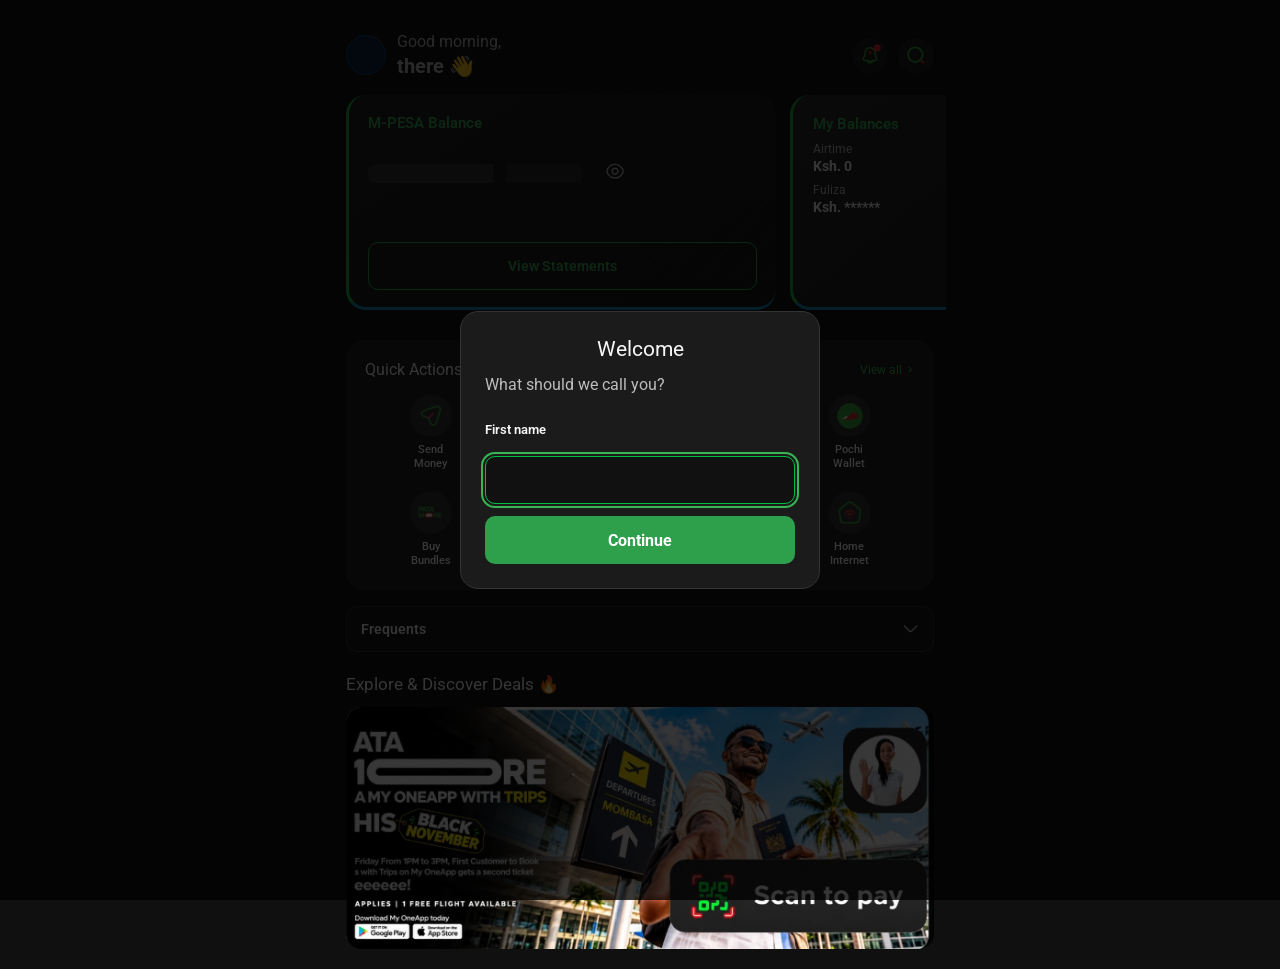
==== commit 5e7dffa6: "Add transaction fees and refresh app branding Calculate standard M-PESA fees and show biller-depende" ====
--- a/transaction-demo/index.html
+++ b/transaction-demo/index.html
@@ -5,6 +5,7 @@
     <meta name="viewport" content="width=device-width,initial-scale=1,viewport-fit=cover">
     <meta name="theme-color" content="#101010">
     <link rel="manifest" href="manifest.webmanifest">
+    <link rel="apple-touch-icon" sizes="180x180" href="assets/app-180.png">
     <meta name="mobile-web-app-capable" content="yes">
     <title>Transaction</title>
     <link rel="stylesheet" href="style.css">
@@ -245,7 +246,7 @@
       <div class="actions">
         <button id="favoriteBtn"><span><img src="assets/favorite.jpeg" alt=""></span>Add to<br>favourites</button>
         <button id="reverseBtn"><span>↻</span>Reverse<br>transaction</button>
-        <button id="scheduleBtn"><span><img src="assets/schedule payment.jpeg" alt=""></span>Schedule<br>payment</button>
+        <button id="scheduleBtn"><span><img src="assets/schedule-edit.png" alt=""></span>Schedule<br>payment</button>
         <button id="downloadBtn"><span><img src="assets/download-transcript.jpeg" alt=""></span>Download<br>receipt</button>
       </div>
 
--- a/transaction-demo/style.css
+++ b/transaction-demo/style.css
@@ -310,6 +310,8 @@
 }
 
 .preview-nav {
+  --mpesa-logo-diameter: 53px;
+  --mpesa-logo-box-size: 53px;
   position: relative;
   z-index: 4;
   flex: 0 0 auto;
@@ -328,11 +330,11 @@
 }
 
 .icon-button.mpesa-button {
-  width: 76px;
-  height: 76px;
-  flex: 0 0 76px;
+  width: var(--mpesa-logo-box-size);
+  height: var(--mpesa-logo-box-size);
+  flex: 0 0 var(--mpesa-logo-box-size);
   border-radius: 0;
-  padding: 5px;
+  padding: 0;
   background: transparent;
   transform: translateY(-12px);
 }
@@ -358,15 +360,16 @@
   position: absolute;
   z-index: 5;
   top: -12px;
-  left: 78px;
-  width: min(324px, 60vw, calc(100vw - 120px));
-  border-radius: 12px;
-  padding: 10px 12px;
+  left: calc(var(--mpesa-logo-box-size) + 8px);
+  width: var(--mpesa-logo-diameter);
+  border: 1px solid #45454d;
+  border-radius: 2px;
+  padding: 4px;
   background: #202026;
   box-shadow: 0 4px 14px #0008;
   color: #e6e6e9;
-  font-size: 16px;
-  line-height: 1.2;
+  font-size: 7px;
+  line-height: 1.1;
   overflow-wrap: anywhere;
   opacity: 0;
   transform: translateX(-8px) scale(.96);
@@ -384,7 +387,7 @@
   display: -webkit-box;
   overflow: hidden;
   -webkit-box-orient: vertical;
-  -webkit-line-clamp: 3;
+  -webkit-line-clamp: 5;
 }
 
 @keyframes confirmation-message-life {
@@ -763,14 +766,13 @@
   }
 
   .icon-button.mpesa-button {
-    width: 76px;
-    height: 76px;
-    flex-basis: 76px;
-    padding: 5px;
+    width: var(--mpesa-logo-box-size);
+    height: var(--mpesa-logo-box-size);
+    flex-basis: var(--mpesa-logo-box-size);
   }
 
   .confirmation-bubble {
-    min-height: 134px;
+    min-height: 0;
   }
 
   .share {
@@ -1282,8 +1284,14 @@
 
 .balance-carousel {
   margin-left: 0;
-  margin-right: -16px;
+  margin-right: calc(0px - max(12px, env(safe-area-inset-right)));
   padding-left: 0;
+}
+
+@media (max-width: 360px) {
+  .balance-carousel {
+    margin-right: calc(0px - max(9px, env(safe-area-inset-right)));
+  }
 }
 
 .balance-card {
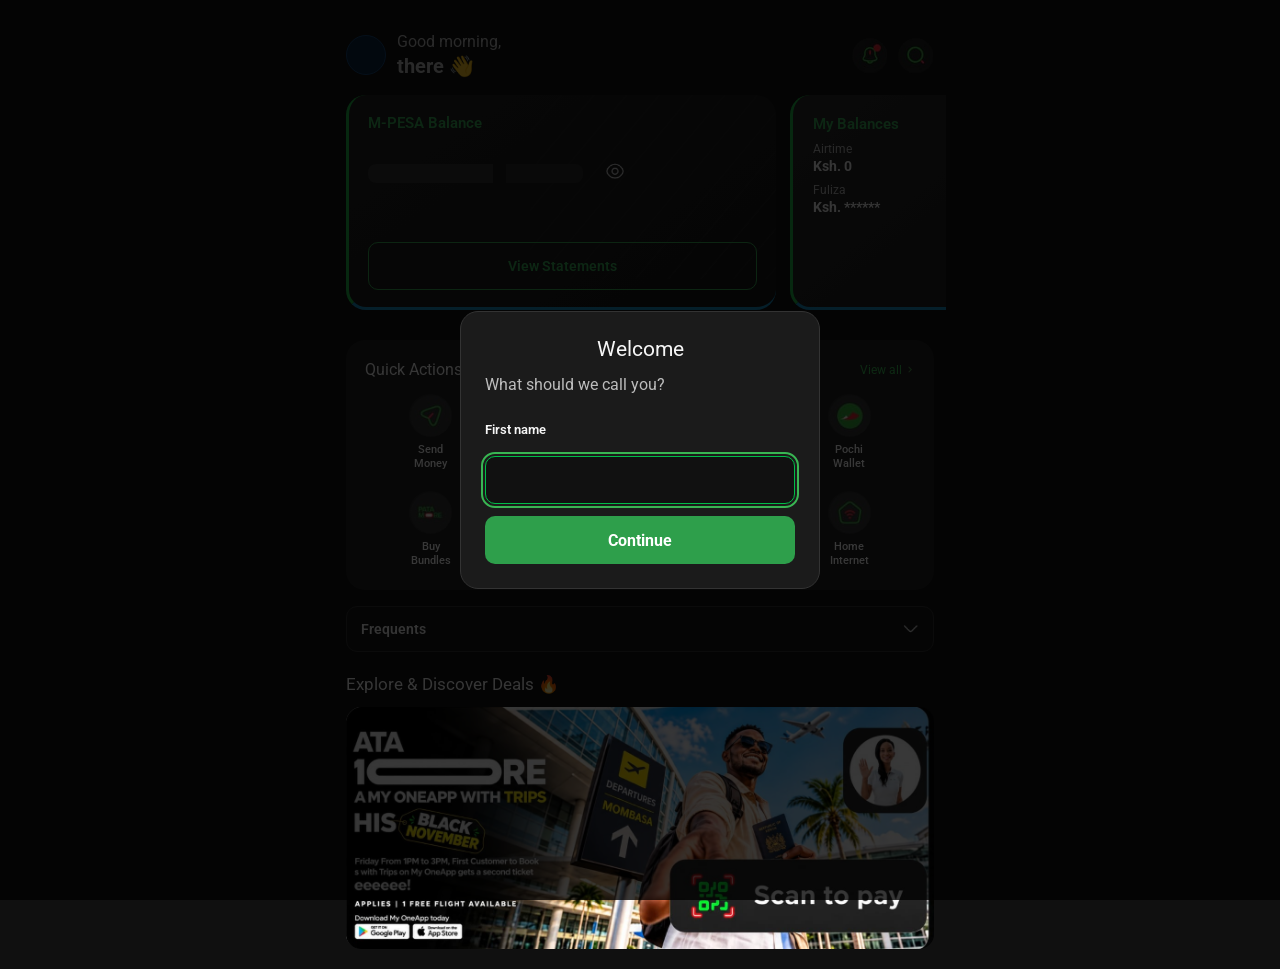
==== commit 9130313d: "Match receipt popup to reference Resize the temporary confirmation popup, space the receipt actions," ====
--- a/transaction-demo/index.html
+++ b/transaction-demo/index.html
@@ -246,7 +246,7 @@
       <div class="actions">
         <button id="favoriteBtn"><span><img src="assets/favorite.jpeg" alt=""></span>Add to<br>favourites</button>
         <button id="reverseBtn"><span>↻</span>Reverse<br>transaction</button>
-        <button id="scheduleBtn"><span><img src="assets/schedule-edit.png" alt=""></span>Schedule<br>payment</button>
+        <button id="scheduleBtn"><span><img src="assets/schedule%20payment.jpeg" alt=""></span>Schedule<br>payment</button>
         <button id="downloadBtn"><span><img src="assets/download-transcript.jpeg" alt=""></span>Download<br>receipt</button>
       </div>
 
--- a/transaction-demo/style.css
+++ b/transaction-demo/style.css
@@ -310,8 +310,8 @@
 }
 
 .preview-nav {
-  --mpesa-logo-diameter: 53px;
-  --mpesa-logo-box-size: 53px;
+  --mpesa-logo-box-size: min(76px, 14vw);
+  --preview-horizontal-inset: max(16px, env(safe-area-inset-left));
   position: relative;
   z-index: 4;
   flex: 0 0 auto;
@@ -336,7 +336,7 @@
   border-radius: 0;
   padding: 0;
   background: transparent;
-  transform: translateY(-12px);
+  transform: translateX(calc(0px - var(--preview-horizontal-inset)));
 }
 
 .mpesa-mark {
@@ -359,17 +359,18 @@
 .confirmation-bubble {
   position: absolute;
   z-index: 5;
-  top: -12px;
-  left: calc(var(--mpesa-logo-box-size) + 8px);
-  width: var(--mpesa-logo-diameter);
-  border: 1px solid #45454d;
-  border-radius: 2px;
-  padding: 4px;
-  background: #202026;
+  top: -8px;
+  left: calc(var(--mpesa-logo-box-size) + min(14px, 2.6vw) - var(--preview-horizontal-inset));
+  width: min(324px, 60vw);
+  min-height: min(102px, 19vw);
+  border: 1px solid #292930;
+  border-radius: min(14px, 2.6vw);
+  padding: min(18px, 3.3vw);
+  background: #1c1c22;
   box-shadow: 0 4px 14px #0008;
   color: #e6e6e9;
-  font-size: 7px;
-  line-height: 1.1;
+  font-size: min(15px, 3vw);
+  line-height: 1.25;
   overflow-wrap: anywhere;
   opacity: 0;
   transform: translateX(-8px) scale(.96);
@@ -378,16 +379,16 @@
 
 .confirmation-sender {
   display: block;
-  margin-bottom: 3px;
+  margin-bottom: min(3px, .75vw);
   color: #fff;
-  font-weight: 700;
+  font-weight: 600;
 }
 
 .confirmation-message {
   display: -webkit-box;
   overflow: hidden;
   -webkit-box-orient: vertical;
-  -webkit-line-clamp: 5;
+  -webkit-line-clamp: 2;
 }
 
 @keyframes confirmation-message-life {
@@ -646,6 +647,7 @@
 .send-preview .actions {
   display: grid;
   grid-template-columns: repeat(4, minmax(0, 1fr));
+  margin-top: 32px;
 }
 
 .actions button {
@@ -676,6 +678,10 @@
   object-fit: contain;
 }
 
+#scheduleBtn img {
+  border-radius: 50%;
+}
+
 .done {
   flex: 0 0 auto;
   margin-top: 32px;
@@ -754,6 +760,7 @@
   }
 
   .preview-nav {
+    --preview-horizontal-inset: max(12px, env(safe-area-inset-left));
     margin-bottom: 8px;
     transform: translateY(42px);
   }
@@ -769,10 +776,6 @@
     width: var(--mpesa-logo-box-size);
     height: var(--mpesa-logo-box-size);
     flex-basis: var(--mpesa-logo-box-size);
-  }
-
-  .confirmation-bubble {
-    min-height: 0;
   }
 
   .share {
@@ -2068,6 +2071,10 @@
 }
 
 @media (max-width: 360px) {
+  .preview-nav {
+    --preview-horizontal-inset: max(9px, env(safe-area-inset-left));
+  }
+
   #dashboard,
   #preview {
     padding-right: max(9px, env(safe-area-inset-right));
